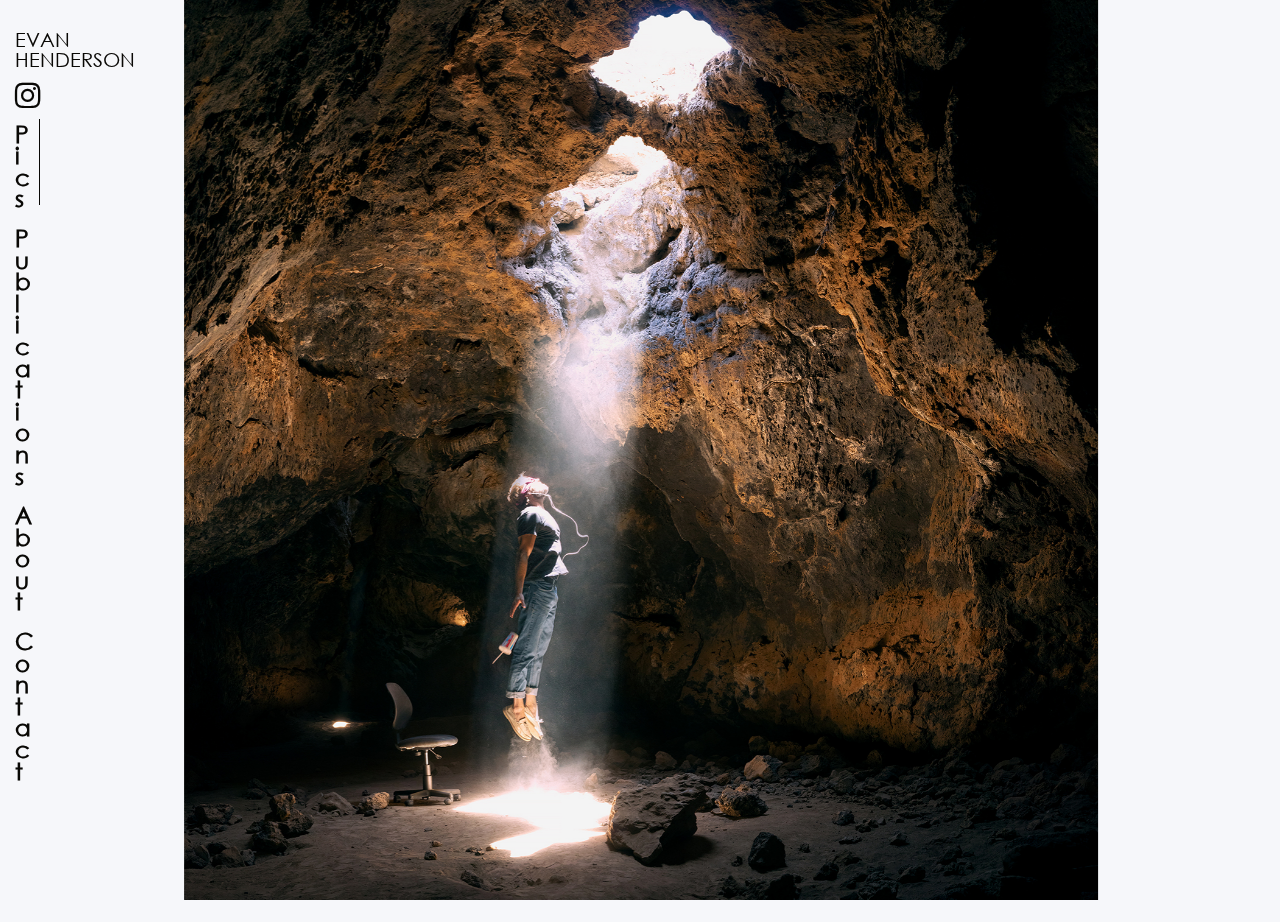
==== photography/index.html @ a4e76aaa "final" ====
<!DOCTYPE html>
<html lang="en">
<head>
  <meta charset="utf-8">
  <meta name="viewport" content="width=device-width, initial-scale=1, minimum-scale=1, maximum-scale=1">
  <link rel="shortcut icon" href="style/images/favicon.png">
  <title>Evan Henderson</title>
  <link rel="stylesheet" type="text/css" href="style/css/bootstrap.min.css">
  <link rel="stylesheet" type="text/css" href="style/css/plugins.css">
  <link rel="stylesheet" type="text/css" href="style/revolution/css/settings.css">
  <link rel="stylesheet" type="text/css" href="style/revolution/css/layers.css">
  <link rel="stylesheet" type="text/css" href="style/revolution/css/navigation.css">
  <link rel="stylesheet" type="text/css" href="style/type/icons.css">
  <link rel="stylesheet" type="text/css" href="style.css">
  <link rel="stylesheet" type="text/css" href="https://stackpath.bootstrapcdn.com/font-awesome/4.7.0/css/font-awesome.min.css">
  <link rel="stylesheet" type="text/css" href="style/css/color/lavender.css">
  <link href="https://fonts.googleapis.com/css?family=Zilla+Slab:300,300i,400,400i,500,500i,600,600i,700,700i" rel="stylesheet">
  <link rel="stylesheet" type="text/css" href="style/css/font/font4.css">
  <link rel="stylesheet" href="https://unpkg.com/swiper/swiper-bundle.css">
<link rel="stylesheet" href="https://unpkg.com/swiper/swiper-bundle.min.css">
</head>
<body>
  <div class="content-wrapper mobile-wrapper">
    <div style="justify-content: flex-end;" class="row">
      <div style="height: 20px; width: 40px;" class="nav-toggle">
        <div class="nav-toggle-bar"></div>
        <a target="_blank" href="https://www.instagram.com/evan_almighty1"><i style="position: absolute; font-size: 30px; color: white; top: 50px;" class="fa fa-instagram"></i></a>
      </div>
      <div class="scroll-block row">
        <span style="display: none;" class="arrow left-arrow">&#10229;</span>
        <p class="scroll-text">SCROLL</p>
        <span style="transform: scaleX(-1);" class="arrow right-arrow">&#10229;</span>
        <!-- <span class="arrow right-arrow">&#8594;</span> -->
      </div>
    </div>
    <nav class="nav">
      <ul>
        <li><a href="index.html">PICS</a></li>
        <li><a href="publications.html">PUBLICATIONS</a></li>
        <li><a href="about.html">ABOUT</a></li>
        <li><a href="contact.html">CONTACT</a></li>
      </ul>
    </nav>
    <div class="wrapper light-wrapper">
  <div class="swiper-container">
    <div class="swiper-wrapper">
        <div class="swiper-slide">
          <h5 id="name" style="color:white; line-height: 1;position: absolute;top:120px;left:1.6em;text-align: left; font-family: 'Century Gothic';">EVAN <br>HENDERSON</h5>
            <div class="swiper-zoom-container">
                <img src="style/images/art/art1.jpg" alt="" />
            </div>
        </div>
        <div class="swiper-slide">
            <div class="swiper-zoom-container">
                <img src="style/images/art/art2.jpg" alt="" />
            </div>
        </div>
        <div class="swiper-slide">
            <!-- Override maxRatio parameter -->
            <div class="swiper-zoom-container">
                <img src="style/images/art/art3.jpg" alt="" />
            </div>
        </div>
        <div class="swiper-slide">
            <!-- Override maxRatio parameter -->
            <div class="swiper-zoom-container">
                <img src="style/images/art/art4.jpg" alt="" />
            </div>
        </div>
    </div>
    <div class="swiper-scrollbar"></div>
</div>
    <!-- /.wrapper -->
    <!-- <footer>
      <div class="container inner pt-30 pb-30 text-center">
        <p class="text-center mb-0">©2020 Evan Henderson. All rights reserved.</p>
      </div>
    </footer> -->
  </div>
</div>


<!-- Desktop version -->
  <div class="content-wrapper desktop-wrapper">
      <div class="menu-wrapper">
        <h5 id="name" style="color:white; line-height: 1;text-align: left; font-family: 'Century Gothic';">EVAN <br>HENDERSON</h5>
        <a target="_blank" href="https://www.instagram.com/evan_almighty1"><i style="font-size: 30px; color: white; top: 50px;" class="fa fa-instagram"></i></a>
        <ul>
          <span class="selected">
            <li><a href="index.html">
             <span> P </span>
             <span> i </span>
             <span> c </span>
             <span> s </span>
          </a></li></span>
          <li><a href="publications.html">
            <span> P </span>
            <span> u </span>
            <span> b </span>
            <span> l </span>
            <span> i </span>
            <span> c </span>
            <span> a </span>
            <span> t </span>
            <span> i </span>
            <span> o </span>
            <span> n </span>
            <span> s </span>
          </a></li>
          <li><a href="about.html">
            <span> A </span>
            <span> b </span>
            <span> o </span>
            <span> u </span>
            <span> t </span>
          </a></li>
          <li><a href="contact.html">
            <span> C </span>
            <span> o </span>
            <span> n </span>
            <span> t </span>
            <span> a </span>
            <span> c </span>
            <span> t </span>
          </a></li>
        </ul>
      </div>
    <div class="wrapper light-wrapper">
  <div class="swiper-container-desktop">
    <div class="swiper-wrapper">
        <div class="swiper-slide">
            <div class="swiper-zoom-container">
                <img src="style/images/art/art1.jpg" alt="" />
            </div>
        </div>
        <div class="swiper-slide">
            <div class="swiper-zoom-container">
                <img class="full-screen" src="style/images/art/art2.jpg" alt="" />
            </div>
        </div>
        <div class="swiper-slide">
            <!-- Override maxRatio parameter -->
            <div class="swiper-zoom-container">
                <img src="style/images/art/art3.jpg" alt="" />
            </div>
        </div>
        <div class="swiper-slide">
            <!-- Override maxRatio parameter -->
            <div class="swiper-zoom-container">
                <img src="style/images/art/art4.jpg" alt="" />
            </div>
        </div>
    </div>
    <!-- Add Arrows -->
    <div style="height: 100%; width: 50%; color: transparent; top: 0; cursor: w-resize;" class="swiper-button-next"></div>
    <div style="height: 100%; width: 50%; color: transparent; top: 0; cursor: w-resize;" class="swiper-button-prev"></div>
</div>
    <!-- /.wrapper -->
    <!-- <footer>
      <div class="container inner pt-30 pb-30 text-center">
        <p class="text-center mb-0">©2020 Evan Henderson. All rights reserved.</p>
      </div>
    </footer> -->
  </div>
</div>
  <!-- /.content-wrapper -->
  <script src="style/js/jquery.min.js"></script>
  <script src="style/js/popper.min.js"></script>
  <script src="style/js/bootstrap.min.js"></script>
  <script src="style/revolution/js/jquery.themepunch.tools.min.js"></script>
  <script src="style/revolution/js/jquery.themepunch.revolution.min.js"></script>
  <script src="style/revolution/js/extensions/revolution.extension.actions.min.js"></script>
  <script src="style/revolution/js/extensions/revolution.extension.carousel.min.js"></script>
  <script src="style/revolution/js/extensions/revolution.extension.kenburn.min.js"></script>
  <script src="style/revolution/js/extensions/revolution.extension.layeranimation.min.js"></script>
  <script src="style/revolution/js/extensions/revolution.extension.migration.min.js"></script>
  <script src="style/revolution/js/extensions/revolution.extension.navigation.min.js"></script>
  <script src="style/revolution/js/extensions/revolution.extension.parallax.min.js"></script>
  <script src="style/revolution/js/extensions/revolution.extension.slideanims.min.js"></script>
  <script src="style/revolution/js/extensions/revolution.extension.video.min.js"></script>
  <script src="style/js/plugins.js"></script>
  <script src="style/js/swipe.js"></script>
  <script src="style/js/scripts.js"></script>
  <script src="https://unpkg.com/swiper/swiper-bundle.js"></script>
<script src="https://unpkg.com/swiper/swiper-bundle.min.js"></script>
</body>
</html>
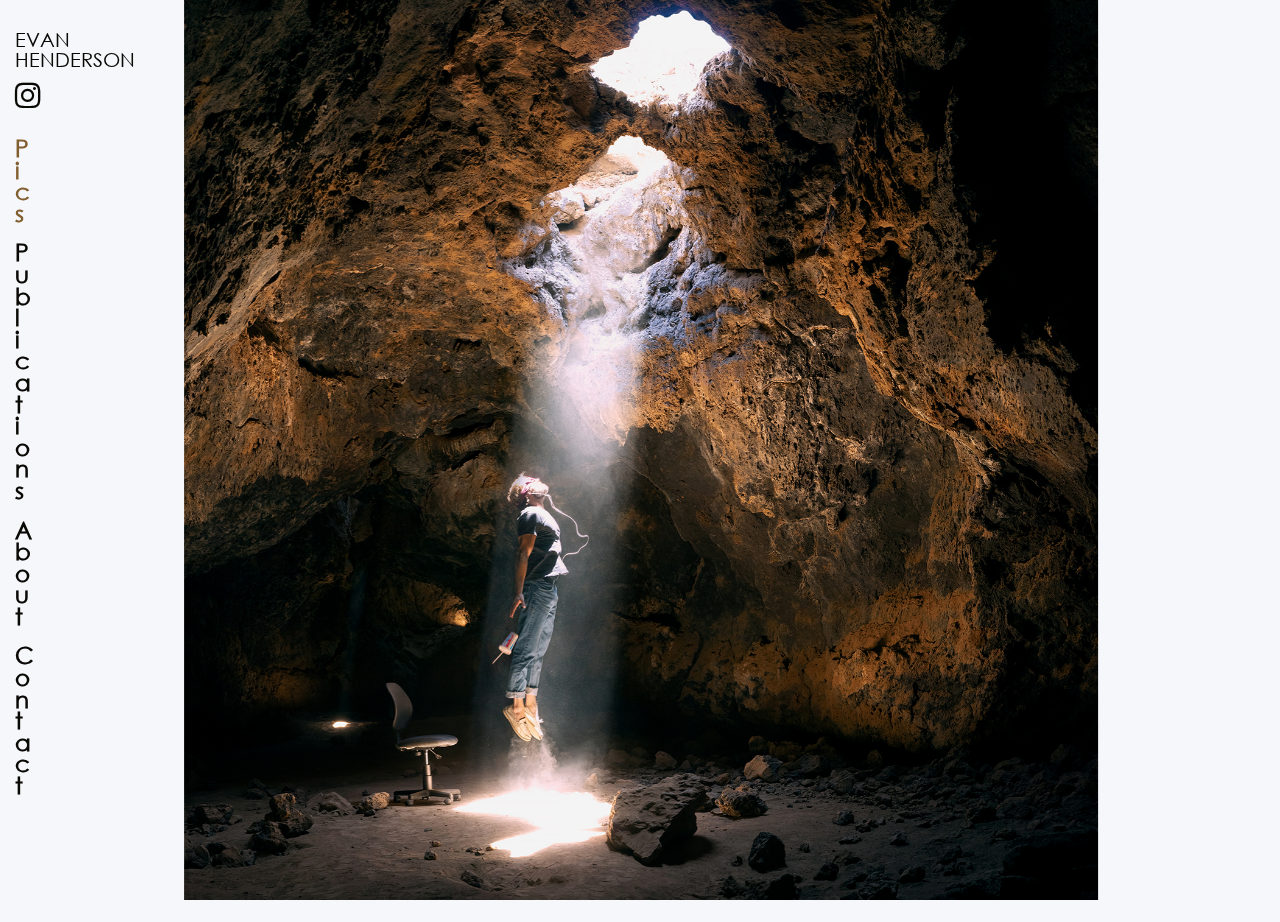
==== commit 3c6fd838: "improvements" ====
--- a/photography/index.html
+++ b/photography/index.html
@@ -86,13 +86,12 @@
         <h5 id="name" style="color:white; line-height: 1;text-align: left; font-family: 'Century Gothic';">EVAN <br>HENDERSON</h5>
         <a target="_blank" href="https://www.instagram.com/evan_almighty1"><i style="font-size: 30px; color: white; top: 50px;" class="fa fa-instagram"></i></a>
         <ul>
-          <span class="selected">
-            <li><a href="index.html">
+            <li><a class="selected" href="index.html">
              <span> P </span>
              <span> i </span>
              <span> c </span>
              <span> s </span>
-          </a></li></span>
+          </a></li>
           <li><a href="publications.html">
             <span> P </span>
             <span> u </span>
@@ -152,8 +151,8 @@
         </div>
     </div>
     <!-- Add Arrows -->
-    <div style="height: 100%; width: 50%; color: transparent; top: 0; cursor: w-resize;" class="swiper-button-next"></div>
-    <div style="height: 100%; width: 50%; color: transparent; top: 0; cursor: w-resize;" class="swiper-button-prev"></div>
+    <div style="height: 100%; width: 50%; color: transparent; top: 0; cursor: sw-resize;" class="swiper-button-next"></div>
+    <div style="height: 100%; width: 50%; color: transparent; top: 0; cursor: se-resize;" class="swiper-button-prev"></div>
 </div>
     <!-- /.wrapper -->
     <!-- <footer>
--- a/photography/style.css
+++ b/photography/style.css
@@ -6022,9 +6022,14 @@
         margin-right: 0 !important;
     }
 
-    span.selected {
-        border-right: 1px solid white;
-        width: 25px;
-        height: 100% !important;
-    }
-}+    a.selected {
+        color: #7498ca;
+    }
+
+
+}
+
+h2 {
+        font-family: 'Century Gothic' !important;
+        font-weight: bold;
+    }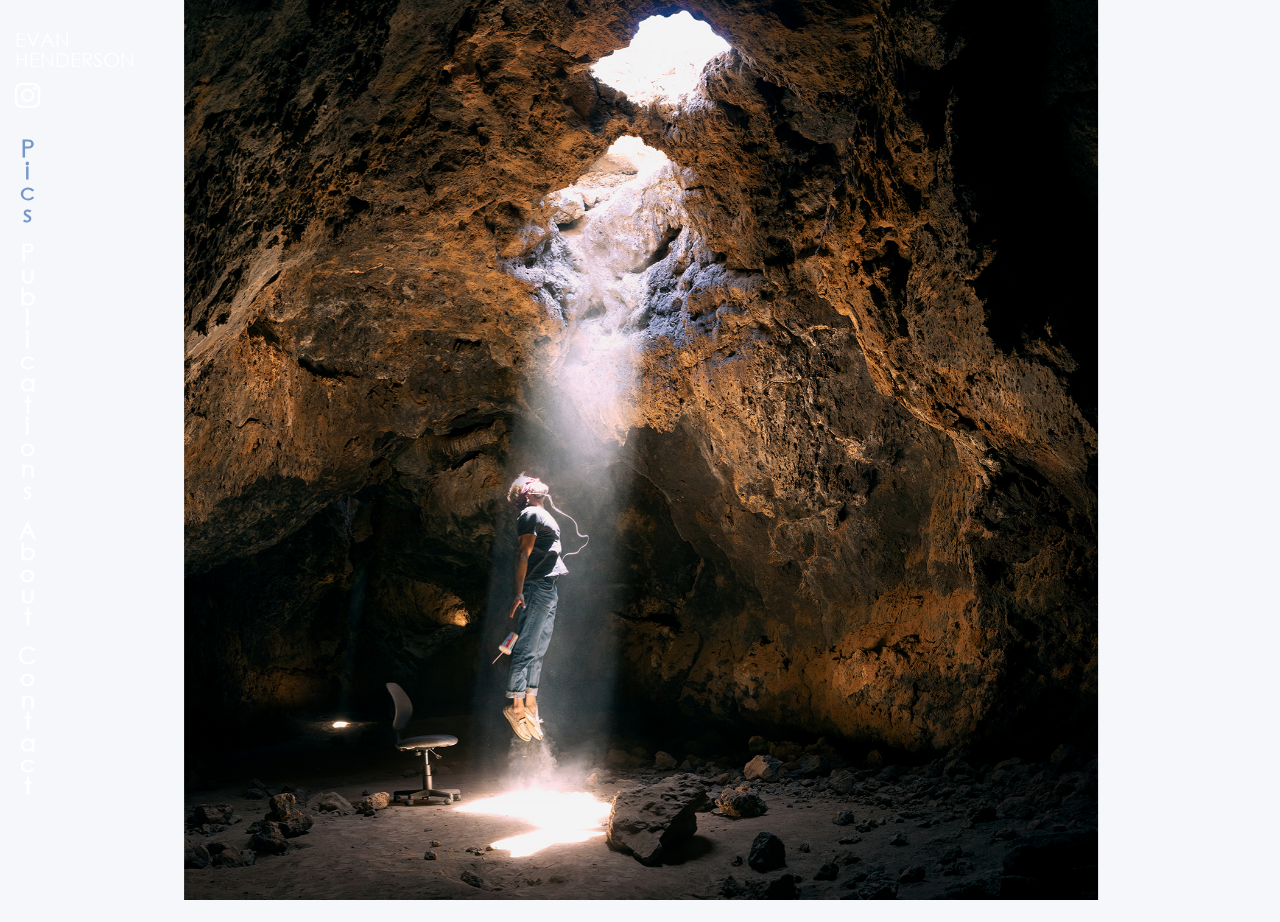
==== commit 72e86979: "fixed" ====
--- a/photography/index.html
+++ b/photography/index.html
@@ -24,7 +24,7 @@
     <div style="justify-content: flex-end;" class="row">
       <div style="height: 20px; width: 40px;" class="nav-toggle">
         <div class="nav-toggle-bar"></div>
-        <a target="_blank" href="https://www.instagram.com/evan_almighty1"><i style="position: absolute; font-size: 30px; color: white; top: 50px;" class="fa fa-instagram"></i></a>
+        <a target="_blank" href="https://www.instagram.com/evan_almighty1"><i style="position: absolute; font-size: 30px; color: white; top: 50px; text-shadow: 0 0 3px #000;" class="fa fa-instagram"></i></a>
       </div>
       <div class="scroll-block row">
         <span style="display: none;" class="arrow left-arrow">&#10229;</span>
@@ -151,8 +151,8 @@
         </div>
     </div>
     <!-- Add Arrows -->
-    <div style="height: 100%; width: 50%; color: transparent; top: 0; cursor: sw-resize;" class="swiper-button-next"></div>
-    <div style="height: 100%; width: 50%; color: transparent; top: 0; cursor: se-resize;" class="swiper-button-prev"></div>
+    <div style="height: 100%; width: 50%; color: transparent; top: 0; cursor: url(style/cursor/right_cursor.png), auto;" class="swiper-button-next"></div>
+    <div style="height: 100%; width: 47%; color: transparent; top: 0; cursor: url(style/cursor/left_cursor.png), auto;" class="swiper-button-prev"></div>
 </div>
     <!-- /.wrapper -->
     <!-- <footer>
--- a/photography/style.css
+++ b/photography/style.css
@@ -996,7 +996,7 @@
   top: 2rem;
   width: 3.6rem;
   z-index: 6;
-  mix-blend-mode: difference;
+  /*mix-blend-mode: difference;*/
 }
 
 .nav-toggle:hover { opacity: 0.8; }
@@ -1016,6 +1016,7 @@
   content: '';
   height: 0.4rem;
   width: 100%;
+  border: 1px solid black;
 }
 
 .nav-toggle .nav-toggle-bar { margin-top: 0; }
@@ -5885,7 +5886,7 @@
     z-index: 99;
     right: 25px;
     font-weight: 500;
-    mix-blend-mode: difference;
+    /*mix-blend-mode: difference;*/
 }
 
 .scroll-text {
@@ -5893,18 +5894,21 @@
     font-family: 'Century Gothic';
     font-size: 15px;
     font-weight: 600;
+    text-shadow: 0 0 3px #000;
 }
 
 .left-arrow {
     font-size: 28px;
     margin-right: 5px;
     margin-top: 16px;
+    text-shadow: 0 0 3px #000;
 }
 
 .right-arrow {
     font-size: 28px;
     margin-left: 5px;
     margin-top: 16px;
+    text-shadow: 0 0 3px #000;
 }
 
 button.flickity-button.flickity-fullscreen-button.flickity-fullscreen-button-view {
@@ -5958,11 +5962,12 @@
     .menu-wrapper {
         position: absolute;
         z-index: 99;
-        mix-blend-mode: difference;
+        /*mix-blend-mode: difference;*/
     }
 
     li a {
         color: white;
+        text-align: center;
     }
 
     li {
@@ -5990,11 +5995,11 @@
     }
 
     .swiper-button-next {
-        right: 100px !important;
+        right: 0 !important;
     }
 
     .swiper-button-prev {
-        left: 100px !important;
+        left: 50px !important;
         z-index: 100 !important;
     }
 
@@ -6026,6 +6031,12 @@
         color: #7498ca;
     }
 
+    ul {
+        display: flex;
+        flex-direction: column;
+        justify-content: center;
+    }
+
 
 }
 
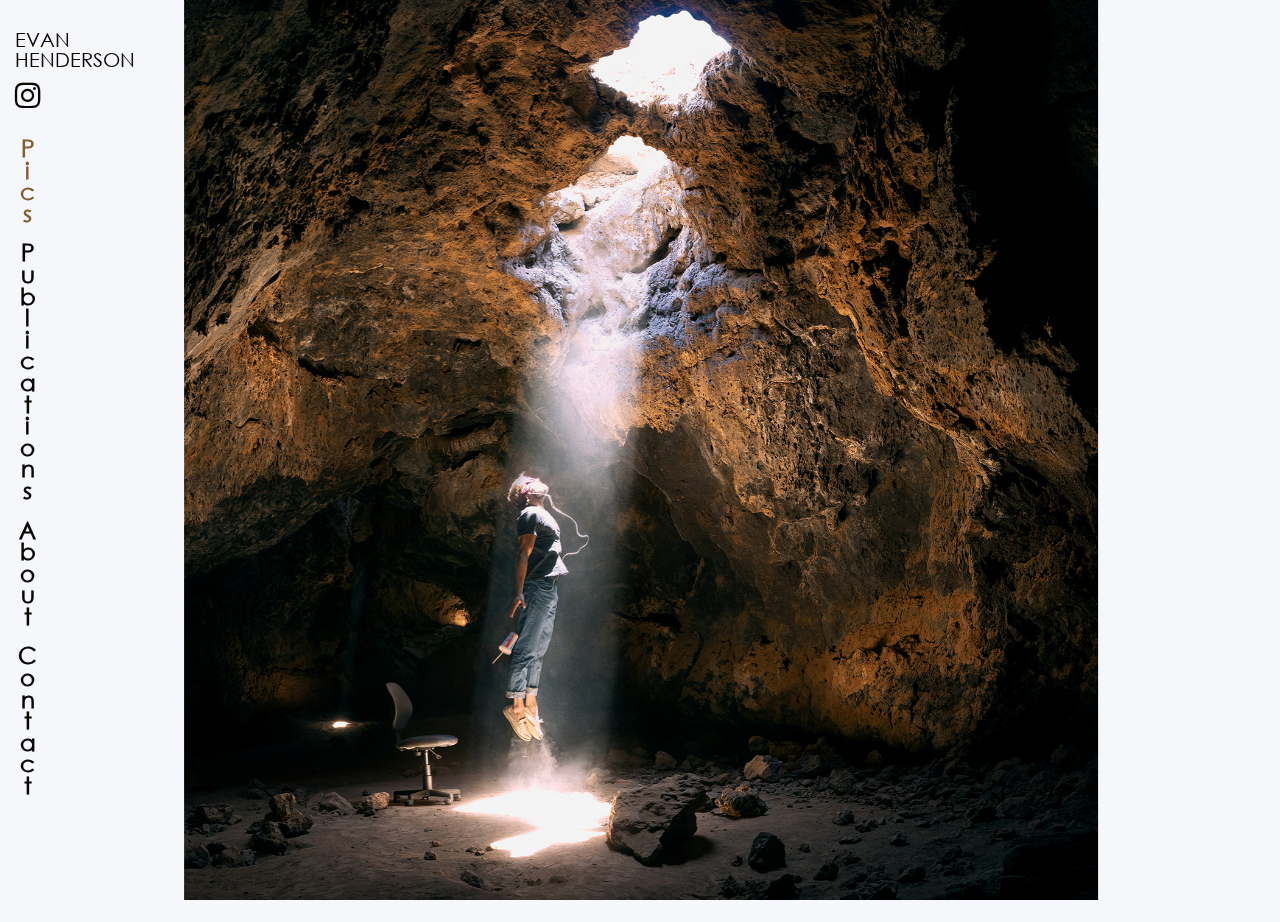
==== commit 510268f2: "added arrows" ====
--- a/photography/index.html
+++ b/photography/index.html
@@ -24,12 +24,12 @@
     <div style="justify-content: flex-end;" class="row">
       <div style="height: 20px; width: 40px;" class="nav-toggle">
         <div class="nav-toggle-bar"></div>
-        <a target="_blank" href="https://www.instagram.com/evan_almighty1"><i style="position: absolute; font-size: 30px; color: white; top: 50px; text-shadow: 0 0 3px #000;" class="fa fa-instagram"></i></a>
+        <a target="_blank" href="https://www.instagram.com/evan_almighty1"><i style="position: absolute; font-size: 30px; color: white; top: 50px; text-shadow:-1px -1px 0 #000,1px -1px 0 #000,-1px 1px 0 #000,1px 1px 0 #000;" class="fa fa-instagram"></i></a>
       </div>
       <div class="scroll-block row">
-        <span style="display: none;" class="arrow left-arrow">&#10229;</span>
+        <span style="display: none;" class="arrow left-arrow"><img style="height: 30px;" src="style/images/left_arrow.png"></span>
         <p class="scroll-text">SCROLL</p>
-        <span style="transform: scaleX(-1);" class="arrow right-arrow">&#10229;</span>
+        <span style="transform: scaleX(-1);" class="arrow right-arrow"><img style="height: 30px;" src="style/images/left_arrow.png"></span>
         <!-- <span class="arrow right-arrow">&#8594;</span> -->
       </div>
     </div>
--- a/photography/style.css
+++ b/photography/style.css
@@ -1025,7 +1025,7 @@
 
 .nav-toggle .nav-toggle-bar::before { margin-top: -0.8rem; }
 
-.nav-toggle.expanded .nav-toggle-bar { background: transparent; }
+.nav-toggle.expanded .nav-toggle-bar { background: transparent; border: none !important; }
 
 .nav-toggle.expanded .nav-toggle-bar::after, .nav-toggle.expanded .nav-toggle-bar::before {
   background: white;
@@ -5894,21 +5894,21 @@
     font-family: 'Century Gothic';
     font-size: 15px;
     font-weight: 600;
-    text-shadow: 0 0 3px #000;
+    text-shadow:-1px -1px 0 #000,1px -1px 0 #000,-1px 1px 0 #000,1px 1px 0 #000;
 }
 
 .left-arrow {
     font-size: 28px;
     margin-right: 5px;
     margin-top: 16px;
-    text-shadow: 0 0 3px #000;
+    /*text-shadow: 0 0 3px #000;*/
 }
 
 .right-arrow {
     font-size: 28px;
     margin-left: 5px;
     margin-top: 16px;
-    text-shadow: 0 0 3px #000;
+    /*text-shadow: 0 0 3px #000;*/
 }
 
 button.flickity-button.flickity-fullscreen-button.flickity-fullscreen-button-view {
@@ -6043,4 +6043,8 @@
 h2 {
         font-family: 'Century Gothic' !important;
         font-weight: bold;
+    }
+
+    .desktop-wrapper .menu-wrapper {
+        mix-blend-mode: difference; 
     }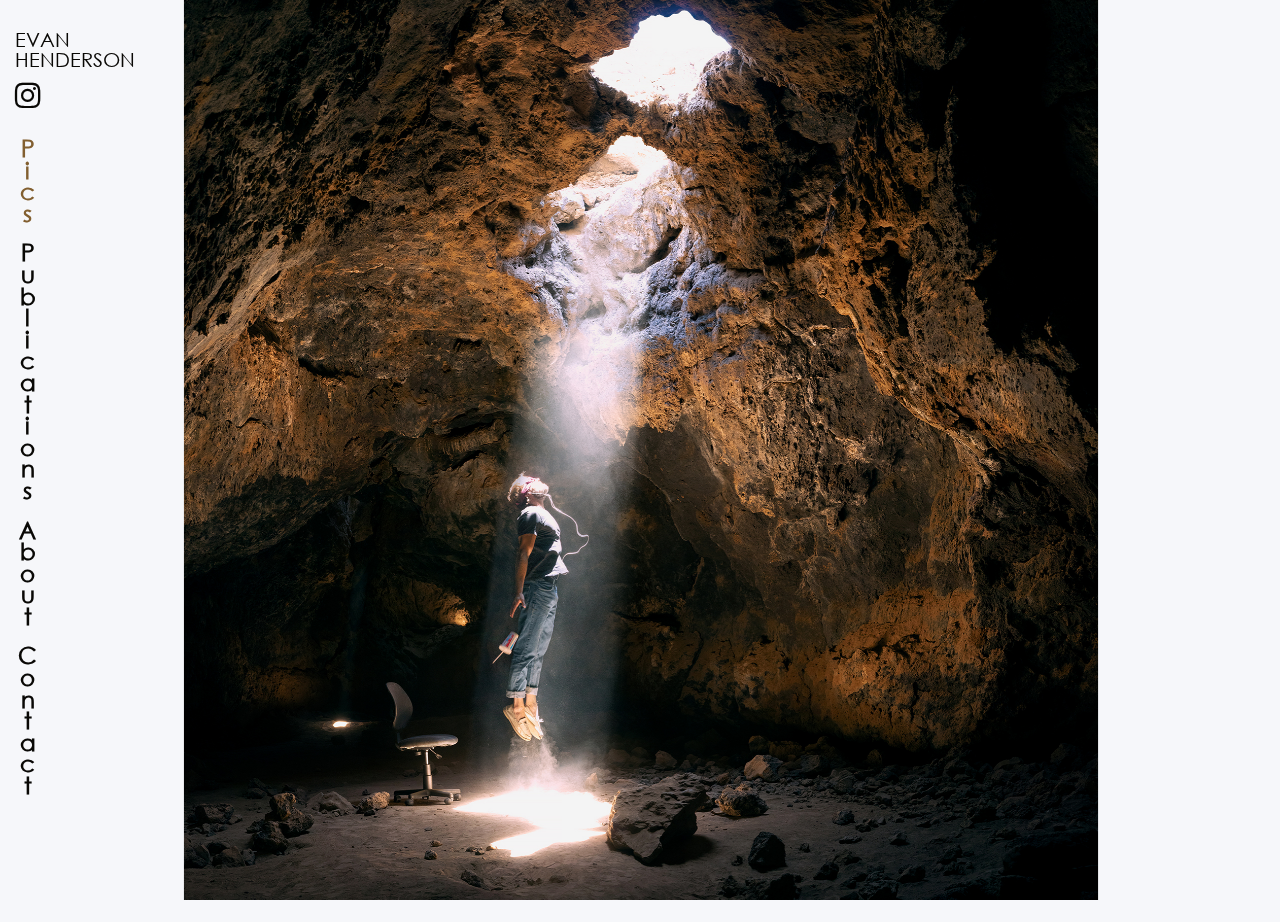
==== commit c9692674: "final updates" ====
--- a/photography/index.html
+++ b/photography/index.html
@@ -28,7 +28,8 @@
       </div>
       <div class="scroll-block row">
         <span style="display: none;" class="arrow left-arrow"><img style="height: 30px;" src="style/images/left_arrow.png"></span>
-        <p class="scroll-text">SCROLL</p>
+        <!-- <p class="scroll-text">SCROLL</p> -->
+        <img style="margin-top: 27px; height: 13px; width: auto;" class="scroll-text" src="style/images/scroll.png">
         <span style="transform: scaleX(-1);" class="arrow right-arrow"><img style="height: 30px;" src="style/images/left_arrow.png"></span>
         <!-- <span class="arrow right-arrow">&#8594;</span> -->
       </div>
@@ -47,24 +48,72 @@
         <div class="swiper-slide">
           <h5 id="name" style="color:white; line-height: 1;position: absolute;top:120px;left:1.6em;text-align: left; font-family: 'Century Gothic';">EVAN <br>HENDERSON</h5>
             <div class="swiper-zoom-container">
-                <img src="style/images/art/art1.jpg" alt="" />
-            </div>
-        </div>
-        <div class="swiper-slide">
-            <div class="swiper-zoom-container">
-                <img src="style/images/art/art2.jpg" alt="" />
-            </div>
-        </div>
-        <div class="swiper-slide">
-            <!-- Override maxRatio parameter -->
-            <div class="swiper-zoom-container">
-                <img src="style/images/art/art3.jpg" alt="" />
-            </div>
-        </div>
-        <div class="swiper-slide">
-            <!-- Override maxRatio parameter -->
-            <div class="swiper-zoom-container">
-                <img src="style/images/art/art4.jpg" alt="" />
+                <img src="style/images/art/mobile/1 Cave final mob.jpg" alt="" />
+            </div>
+        </div>
+        <div class="swiper-slide">
+            <div class="swiper-zoom-container">
+                <img src="style/images/art/mobile/2 mono lake mob.jpg" alt="" />
+            </div>
+        </div>
+        <div class="swiper-slide">
+            <!-- Override maxRatio parameter -->
+            <div class="swiper-zoom-container">
+                <img src="style/images/art/mobile/3 Car.jpg" alt="" />
+            </div>
+        </div>
+        <div class="swiper-slide">
+            <!-- Override maxRatio parameter -->
+            <div class="swiper-zoom-container">
+                <img src="style/images/art/mobile/4 head mob final.jpg" alt="" />
+            </div>
+        </div>
+        <div class="swiper-slide">
+            <!-- Override maxRatio parameter -->
+            <div class="swiper-zoom-container">
+                <img src="style/images/art/mobile/5 bodega mob final.jpg" alt="" />
+            </div>
+        </div>
+        <div class="swiper-slide">
+            <!-- Override maxRatio parameter -->
+            <div class="swiper-zoom-container">
+                <img src="style/images/art/mobile/6 Grass Final mob 7.jpg" alt="" />
+            </div>
+        </div>
+        <div class="swiper-slide">
+            <!-- Override maxRatio parameter -->
+            <div class="swiper-zoom-container">
+                <img src="style/images/art/mobile/7 desert mob final.jpg" alt="" />
+            </div>
+        </div>
+        <div class="swiper-slide">
+            <!-- Override maxRatio parameter -->
+            <div class="swiper-zoom-container">
+                <img src="style/images/art/mobile/8 River mob final.jpg" alt="" />
+            </div>
+        </div>
+        <div class="swiper-slide">
+            <!-- Override maxRatio parameter -->
+            <div class="swiper-zoom-container">
+                <img src="style/images/art/mobile/9 Salton mob final.jpg" alt="" />
+            </div>
+        </div>
+        <div class="swiper-slide">
+            <!-- Override maxRatio parameter -->
+            <div class="swiper-zoom-container">
+                <img src="style/images/art/mobile/10 box mob final.jpg" alt="" />
+            </div>
+        </div>
+        <div class="swiper-slide">
+            <!-- Override maxRatio parameter -->
+            <div class="swiper-zoom-container">
+                <img src="style/images/art/mobile/11 trees mob final.jpg" alt="" />
+            </div>
+        </div>
+        <div class="swiper-slide">
+            <!-- Override maxRatio parameter -->
+            <div class="swiper-zoom-container">
+                <img src="style/images/art/mobile/12 tahoe mob final.jpg" alt="" />
             </div>
         </div>
     </div>
@@ -129,24 +178,66 @@
     <div class="swiper-wrapper">
         <div class="swiper-slide">
             <div class="swiper-zoom-container">
-                <img src="style/images/art/art1.jpg" alt="" />
-            </div>
-        </div>
-        <div class="swiper-slide">
-            <div class="swiper-zoom-container">
-                <img class="full-screen" src="style/images/art/art2.jpg" alt="" />
-            </div>
-        </div>
-        <div class="swiper-slide">
-            <!-- Override maxRatio parameter -->
-            <div class="swiper-zoom-container">
-                <img src="style/images/art/art3.jpg" alt="" />
-            </div>
-        </div>
-        <div class="swiper-slide">
-            <!-- Override maxRatio parameter -->
-            <div class="swiper-zoom-container">
-                <img src="style/images/art/art4.jpg" alt="" />
+                <img src="style/images/art/desktop/1 Cave final mob 2 copy.jpg" alt="" />
+            </div>
+        </div>
+        <div class="swiper-slide">
+            <div class="swiper-zoom-container">
+                <img class="full-screen" src="style/images/art/desktop/2 Car copy.jpg" alt="" />
+            </div>
+        </div>
+        <div class="swiper-slide">
+            <!-- Override maxRatio parameter -->
+            <div class="swiper-zoom-container">
+                <img src="style/images/art/desktop/3 mono final.jpg" alt="" />
+            </div>
+        </div>
+        <div class="swiper-slide">
+            <!-- Override maxRatio parameter -->
+            <div class="swiper-zoom-container">
+                <img class="full-screen" src="style/images/art/desktop/4 Bodega final fullscreen.jpg" alt="" />
+            </div>
+        </div>
+        <div class="swiper-slide">
+            <!-- Override maxRatio parameter -->
+            <div class="swiper-zoom-container">
+                <img src="style/images/art/desktop/5 Head Final.jpg" alt="" />
+            </div>
+        </div>
+        <div class="swiper-slide">
+            <!-- Override maxRatio parameter -->
+            <div class="swiper-zoom-container">
+                <img class="full-screen" src="style/images/art/desktop/6 River Final Fullscreen.jpg" alt="" />
+            </div>
+        </div>
+        <div class="swiper-slide">
+            <!-- Override maxRatio parameter -->
+            <div class="swiper-zoom-container">
+                <img src="style/images/art/desktop/7 Grass Final.jpg" alt="" />
+            </div>
+        </div>
+        <div class="swiper-slide">
+            <!-- Override maxRatio parameter -->
+            <div class="swiper-zoom-container">
+                <img class="full-screen" src="style/images/art/desktop/8 desert Final Fullscreen.jpg" alt="" />
+            </div>
+        </div>
+        <div class="swiper-slide">
+            <!-- Override maxRatio parameter -->
+            <div class="swiper-zoom-container">
+                <img src="style/images/art/desktop/9 Salton Final.jpg" alt="" />
+            </div>
+        </div>
+        <div class="swiper-slide">
+            <!-- Override maxRatio parameter -->
+            <div class="swiper-zoom-container">
+                <img src="style/images/art/desktop/10 box final.jpg" alt="" />
+            </div>
+        </div>
+        <div class="swiper-slide">
+            <!-- Override maxRatio parameter -->
+            <div class="swiper-zoom-container">
+                <img src="style/images/art/desktop/11 trees final.jpg" alt="" />
             </div>
         </div>
     </div>
--- a/photography/style.css
+++ b/photography/style.css
@@ -1028,7 +1028,7 @@
 .nav-toggle.expanded .nav-toggle-bar { background: transparent; border: none !important; }
 
 .nav-toggle.expanded .nav-toggle-bar::after, .nav-toggle.expanded .nav-toggle-bar::before {
-  background: white;
+  background: black;
   margin-top: 0;
 }
 
@@ -6047,4 +6047,9 @@
 
     .desktop-wrapper .menu-wrapper {
         mix-blend-mode: difference; 
-    }+    }
+
+    .nav-toggle.expanded i {
+    color: black !important;
+    text-shadow: none !important;
+}